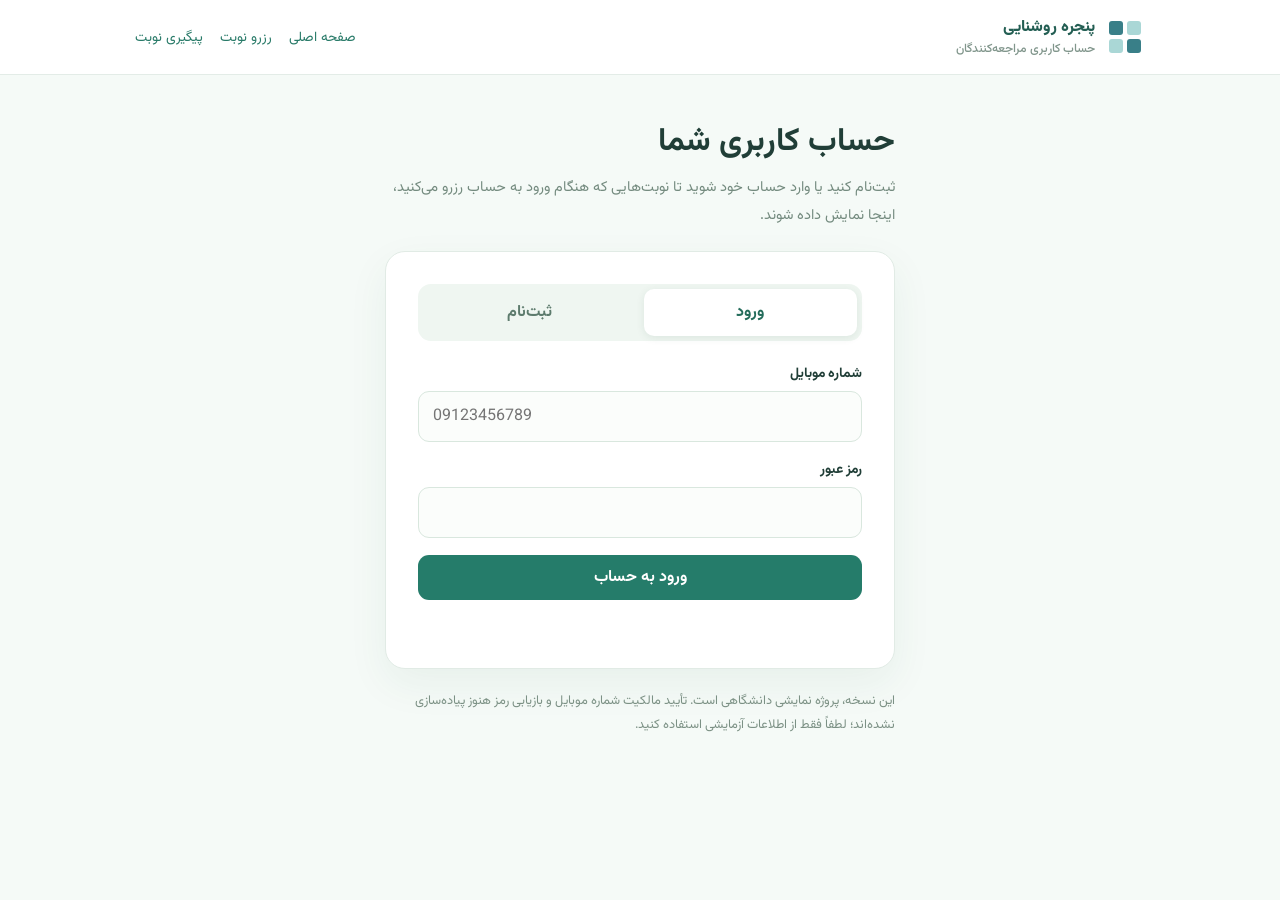
==== account.html @ bbf6af85 "Build Persian visitor registration, login and private appointments dashboard" ====
<!doctype html>
<html lang="fa" dir="rtl">
<head>
<meta charset="utf-8">
<meta name="viewport" content="width=device-width,initial-scale=1">
<meta name="robots" content="noindex,nofollow">
<meta name="referrer" content="no-referrer">
<title>حساب کاربری | پنجره روشنایی</title>
<link rel="preconnect" href="https://fonts.googleapis.com">
<link rel="preconnect" href="https://fonts.gstatic.com" crossorigin>
<link href="https://fonts.googleapis.com/css2?family=Vazirmatn:wght@400;500;600;700;800&display=swap" rel="stylesheet">
<style>
:root{font-family:Vazirmatn,Tahoma,sans-serif;color:#203e37;background:#f5faf7}
*{box-sizing:border-box}body{margin:0;min-height:100vh}
button,input{font:inherit}a{color:#287a68;text-decoration:none}a:hover{text-decoration:underline}
header{background:#fff;border-bottom:1px solid #e3ece7}
.head{max-width:1050px;margin:auto;padding:15px 20px;display:flex;align-items:center;justify-content:space-between;gap:16px}
.brand{display:flex;align-items:center;gap:10px;font-weight:800;color:#235e53}.brand small{display:block;color:#81968c;font-weight:500;font-size:.76rem}
.brand svg{width:40px;height:40px}
nav{display:flex;gap:17px;font-size:.86rem;flex-wrap:wrap}
main{max-width:860px;margin:42px auto 80px;padding:0 18px}
h1{font-size:clamp(1.55rem,3vw,2rem);margin:0 0 7px}
.intro{font-size:.91rem;color:#748b7f;line-height:1.9;margin:0 0 22px}
.card{background:#fff;border:1px solid #e1ebe5;border-radius:20px;padding:clamp(18px,4vw,32px);box-shadow:0 15px 40px #245d4310}
.auth-card{max-width:510px;margin:auto}
.tabs{display:flex;gap:7px;padding:5px;background:#eff6f1;border-radius:13px;margin-bottom:22px}
.tabs button{flex:1;background:transparent;color:#5d7b6d;border:0;padding:11px;border-radius:10px;font-weight:700}
.tabs button[aria-selected=true]{background:#fff;color:#246c5b;box-shadow:0 2px 8px #244b3917}
label{display:block;font-size:.86rem;font-weight:700;margin-bottom:7px}
.field{margin-bottom:17px}
input{width:100%;border:1px solid #d9e7de;background:#fbfdfb;border-radius:11px;padding:12px 14px;min-height:48px}
input:focus,button:focus-visible{outline:2px solid #32937d;outline-offset:2px}
input[type=tel]{direction:ltr;text-align:left}
button{cursor:pointer;min-height:43px;border-radius:11px;border:0;padding:10px 16px}
button:disabled{opacity:.55;cursor:not-allowed}
.primary{background:#257c6a;color:#fff;font-weight:700}.primary:hover:not(:disabled){background:#176454}
.outline{border:1px solid #bad6ca;color:#236959;background:#fff;font-weight:700}
.danger{border:1px solid #efceca;color:#a7423a;background:#fff8f7}
.hint{font-size:.77rem;color:#84978a;display:block;margin-top:6px;line-height:1.7}
.message{margin:15px 0 0;font-size:.86rem;line-height:1.8;color:#2d7054;min-height:1.5em}
.message.error{color:#a93e38}
.hidden{display:none!important}
.welcome{display:flex;justify-content:space-between;align-items:center;gap:14px;margin-bottom:23px}
.welcome p{color:#71877c;margin:5px 0 0}
.actions{display:flex;gap:10px;flex-wrap:wrap}
.summary{display:flex;gap:12px;flex-wrap:wrap;margin-bottom:19px}
.stat{background:#edf8f1;border-radius:12px;padding:11px 18px;min-width:125px}
.stat strong{font-size:1.4rem;display:block;color:#246c58}
.stat span{font-size:.76rem;color:#668474}
.table-wrap{overflow:auto;border:1px solid #e4eee7;border-radius:12px}
table{border-collapse:collapse;min-width:600px;width:100%;text-align:right}
th,td{border-bottom:1px solid #eaf0eb;padding:12px;font-size:.85rem}
th{background:#f4faf6;color:#587466}
tr:last-child td{border-bottom:0}
.pill{border-radius:999px;display:inline-block;padding:5px 10px;font-size:.77rem;font-weight:700;white-space:nowrap}
.pending{background:#fff2d9;color:#8a6114}.confirmed{background:#e4f6e9;color:#276b48}.cancelled{background:#fff0ed;color:#a4473c}
.empty{padding:25px;text-align:center;color:#789084}
.note{font-size:.8rem;color:#7c9185;line-height:1.9;margin-top:20px}
@media(max-width:620px){main{margin:25px auto 50px}.head,.welcome{align-items:flex-start;flex-direction:column}.card{padding:18px}}
</style>
</head>
<body>
<header><div class="head">
<a href="index.html" class="brand">
<svg viewBox="0 0 40 40" fill="none" aria-hidden="true"><rect x="4" y="4" width="14" height="14" rx="3" fill="#397f88"/><rect x="22" y="4" width="14" height="14" rx="3" fill="#aad7d6"/><rect x="4" y="22" width="14" height="14" rx="3" fill="#aad7d6"/><rect x="22" y="22" width="14" height="14" rx="3" fill="#397f88"/></svg>
<span>پنجره روشنایی<small>حساب کاربری مراجعه‌کنندگان</small></span></a>
<nav aria-label="پیوندهای اصلی"><a href="index.html">صفحه اصلی</a><a href="booking-shamsi.html">رزرو نوبت</a><a href="tracking.html">پیگیری نوبت</a></nav>
</div></header>
<main>
<section id="authSection" class="auth-card">
<h1>حساب کاربری شما</h1>
<p class="intro">ثبت‌نام کنید یا وارد حساب خود شوید تا نوبت‌هایی که هنگام ورود به حساب رزرو می‌کنید، اینجا نمایش داده شوند.</p>
<div class="card">
<div class="tabs" role="tablist" aria-label="انتخاب نوع فرم">
<button id="loginTab" role="tab" aria-selected="true" aria-controls="loginPanel" type="button">ورود</button>
<button id="registerTab" role="tab" aria-selected="false" aria-controls="registerPanel" type="button">ثبت‌نام</button>
</div>
<div id="loginPanel" role="tabpanel">
<form id="loginForm">
<div class="field"><label for="loginPhone">شماره موبایل</label><input id="loginPhone" type="tel" autocomplete="tel" inputmode="numeric" maxlength="11" required placeholder="09123456789"></div>
<div class="field"><label for="loginPassword">رمز عبور</label><input id="loginPassword" type="password" autocomplete="current-password" minlength="12" maxlength="128" required></div>
<button id="loginSubmit" type="submit" class="primary" style="width:100%">ورود به حساب</button>
</form>
</div>
<div id="registerPanel" role="tabpanel" class="hidden">
<form id="registerForm">
<div class="field"><label for="registerName">نام و نام خانوادگی</label><input id="registerName" autocomplete="name" minlength="3" maxlength="100" required placeholder="نام شما"></div>
<div class="field"><label for="registerPhone">شماره موبایل</label><input id="registerPhone" type="tel" autocomplete="tel" inputmode="numeric" maxlength="11" required placeholder="09123456789"></div>
<div class="field"><label for="registerPassword">رمز عبور جدید</label><input id="registerPassword" type="password" autocomplete="new-password" minlength="12" maxlength="128" required><span class="hint">حداقل ۱۲ کاراکتر؛ از رمز منحصربه‌فرد استفاده کنید.</span></div>
<div class="field"><label for="confirmPassword">تکرار رمز عبور</label><input id="confirmPassword" type="password" autocomplete="new-password" minlength="12" maxlength="128" required></div>
<button id="registerSubmit" type="submit" class="primary" style="width:100%">ساخت حساب کاربری</button>
</form>
</div>
<p id="authMessage" class="message" role="status" aria-live="polite"></p>
</div>
<p class="note">این نسخه، پروژه نمایشی دانشگاهی است. تأیید مالکیت شماره موبایل و بازیابی رمز هنوز پیاده‌سازی نشده‌اند؛ لطفاً فقط از اطلاعات آزمایشی استفاده کنید.</p>
</section>
<section id="dashboard" class="hidden">
<div class="welcome">
<div><h1>نوبت‌های من</h1><p id="welcomeName"></p></div>
<div class="actions"><a class="primary" href="booking-shamsi.html" style="display:inline-flex;align-items:center;padding:10px 16px;border-radius:11px">رزرو نوبت جدید</a><button id="logout" class="outline" type="button">خروج از حساب</button></div>
</div>
<div class="card">
<div id="summary" class="summary"></div>
<div class="table-wrap"><table><thead><tr><th>تاریخ مراجعه</th><th>ساعت</th><th>کد پیگیری</th><th>وضعیت</th></tr></thead><tbody id="appointments"></tbody></table></div>
<p id="empty" class="empty hidden">هنوز نوبتی از داخل حساب خود ثبت نکرده‌اید.</p>
<p id="dashboardMessage" class="message" role="status" aria-live="polite"></p>
<div class="actions"><button id="refresh" class="outline" type="button">به‌روزرسانی نوبت‌ها</button></div>
</div>
<p class="note">فقط نوبت‌هایی که بعد از ورود به حساب رزرو شده‌اند نمایش داده می‌شوند. نوبت‌های مهمان قبلی به‌طور خودکار به حساب متصل نمی‌شوند؛ آن‌ها را با کد پیگیری از <a href="tracking.html">صفحه پیگیری نوبت</a> بررسی کنید.</p>
</section>
</main>
<script>
'use strict';
const $=id=>document.getElementById(id);
const labels={pending:'در انتظار تأیید',confirmed:'تأییدشده',cancelled:'لغوشده'};
const latin=value=>String(value).replace(/[۰-۹]/g,d=>String(d.charCodeAt(0)-1776)).replace(/[٠-٩]/g,d=>String(d.charCodeAt(0)-1632));
function message(id,text,error=false){$(id).textContent=text||'';$(id).classList.toggle('error',error);}
function showDashboard(show){
 $('dashboard').classList.toggle('hidden',!show);
 $('authSection').classList.toggle('hidden',show);
 if(!show){$('appointments').replaceChildren();$('summary').replaceChildren();}
}
function setTab(name){
 const login=name==='login';
 $('loginPanel').classList.toggle('hidden',!login);
 $('registerPanel').classList.toggle('hidden',login);
 $('loginTab').setAttribute('aria-selected',String(login));
 $('registerTab').setAttribute('aria-selected',String(!login));
 message('authMessage','');
}
$('loginTab').addEventListener('click',()=>setTab('login'));
$('registerTab').addEventListener('click',()=>setTab('register'));
async function api(path,options={}){
 const response=await fetch(path,{cache:'no-store',credentials:'same-origin',...options,
 headers:{...(options.method?{'X-Requested-With':'XMLHttpRequest','Content-Type':'application/json'}:{}),...(options.headers||{})}});
 let data;try{data=await response.json();}catch{throw new Error('پاسخ سرور معتبر نیست.');}
 if(!response.ok){
  if(response.status===401&&!['/api/account/login','/api/account/register','/api/account/session'].includes(path))showDashboard(false);
  throw new Error(data.message||'درخواست انجام نشد.');
 }
 return data;
}
function dateFa(iso){
 try{return new Intl.DateTimeFormat('fa-IR-u-ca-persian',{timeZone:'UTC',year:'numeric',month:'long',day:'numeric'}).format(new Date(iso+'T12:00:00Z'));}
 catch{return iso;}
}
function el(tag,value,cls){
 const node=document.createElement(tag);
 if(value!==undefined)node.textContent=String(value);
 if(cls)node.className=cls;
 return node;
}
async function loadAppointments(){
 message('dashboardMessage','در حال دریافت نوبت‌ها...');
 try{
  const data=await api('/api/account/appointments');
  const tbody=$('appointments');tbody.replaceChildren();
  const counts={pending:0,confirmed:0,cancelled:0};
  for(const item of data.appointments||[]){
   if(counts[item.status]!==undefined)counts[item.status]++;
   const tr=el('tr');
   for(const value of [dateFa(item.date),item.time,item.reference])tr.append(el('td',value));
   const td=el('td');td.append(el('span',labels[item.status]||item.status,'pill '+item.status));tr.append(td);
   tbody.append(tr);
  }
  const total=(data.appointments||[]).length;
  $('empty').classList.toggle('hidden',total!==0);
  const summary=$('summary');summary.replaceChildren();
  for(const [name,value] of [['کل نوبت‌ها',total],['در انتظار',counts.pending],['تأییدشده',counts.confirmed],['لغوشده',counts.cancelled]]){
   const card=el('div',undefined,'stat');card.append(el('strong',value),el('span',name));summary.append(card);
  }
  message('dashboardMessage','فهرست نوبت‌ها به‌روز شد.');
 }catch(e){message('dashboardMessage',e.message,true);}
}
async function onLogin(user){
 $('welcomeName').textContent='خوش آمدید، '+user.fullName;
 showDashboard(true);message('authMessage','');
 $('loginPassword').value='';$('registerPassword').value='';$('confirmPassword').value='';
 await loadAppointments();
}
$('loginForm').addEventListener('submit',async e=>{
 e.preventDefault();
 const button=$('loginSubmit');button.disabled=true;message('authMessage','در حال ورود...');
 try{
  const data=await api('/api/account/login',{method:'POST',body:JSON.stringify({phone:latin($('loginPhone').value),password:$('loginPassword').value})});
  await onLogin(data.user);
 }catch(error){message('authMessage',error.message,true);}
 finally{button.disabled=false;}
});
$('registerForm').addEventListener('submit',async e=>{
 e.preventDefault();
 const password=$('registerPassword').value;
 if(password!==$('confirmPassword').value){message('authMessage','رمز عبور و تکرار آن یکسان نیستند.',true);return;}
 const button=$('registerSubmit');button.disabled=true;message('authMessage','در حال ساخت حساب...');
 try{
  const data=await api('/api/account/register',{method:'POST',body:JSON.stringify({fullName:$('registerName').value.trim(),phone:latin($('registerPhone').value),password})});
  await onLogin(data.user);
 }catch(error){message('authMessage',error.message,true);}
 finally{button.disabled=false;}
});
$('logout').addEventListener('click',async()=>{
 try{await api('/api/account/logout',{method:'POST',body:'{}'});}catch{}
 showDashboard(false);setTab('login');message('authMessage','از حساب کاربری خارج شدید.');
});
$('refresh').addEventListener('click',loadAppointments);
(async()=>{
 try{const data=await api('/api/account/session');await onLogin(data.user);}
 catch{showDashboard(false);}
})();
</script>
</body>
</html>
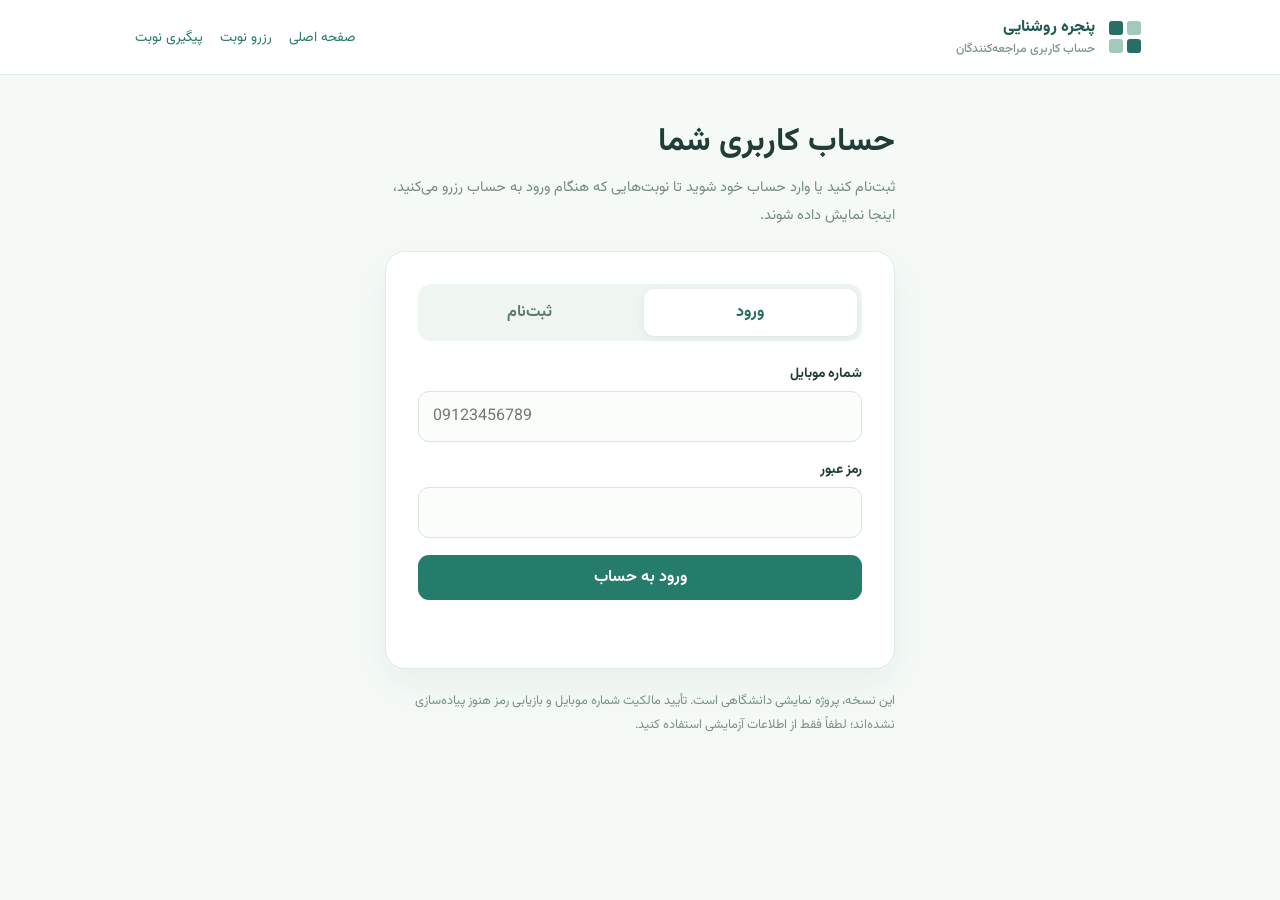
==== commit b7bea62f: "Unify logo brand colors with homepage across site" ====
--- a/account.html
+++ b/account.html
@@ -15,7 +15,7 @@
 button,input{font:inherit}a{color:#287a68;text-decoration:none}a:hover{text-decoration:underline}
 header{background:#fff;border-bottom:1px solid #e3ece7}
 .head{max-width:1050px;margin:auto;padding:15px 20px;display:flex;align-items:center;justify-content:space-between;gap:16px}
-.brand{display:flex;align-items:center;gap:10px;font-weight:800;color:#235e53}.brand small{display:block;color:#81968c;font-weight:500;font-size:.76rem}
+.brand{display:flex;align-items:center;gap:10px;font-weight:800;color:#235b50}.brand small{display:block;color:#81968c;font-weight:500;font-size:.76rem}
 .brand svg{width:40px;height:40px}
 nav{display:flex;gap:17px;font-size:.86rem;flex-wrap:wrap}
 main{max-width:860px;margin:42px auto 80px;padding:0 18px}
@@ -62,7 +62,7 @@
 <body>
 <header><div class="head">
 <a href="index.html" class="brand">
-<svg viewBox="0 0 40 40" fill="none" aria-hidden="true"><rect x="4" y="4" width="14" height="14" rx="3" fill="#397f88"/><rect x="22" y="4" width="14" height="14" rx="3" fill="#aad7d6"/><rect x="4" y="22" width="14" height="14" rx="3" fill="#aad7d6"/><rect x="22" y="22" width="14" height="14" rx="3" fill="#397f88"/></svg>
+<svg viewBox="0 0 40 40" fill="none" aria-hidden="true"><rect x="4" y="4" width="14" height="14" rx="3" fill="#276f63"/><rect x="22" y="4" width="14" height="14" rx="3" fill="#a2c9bd"/><rect x="4" y="22" width="14" height="14" rx="3" fill="#a2c9bd"/><rect x="22" y="22" width="14" height="14" rx="3" fill="#276f63"/></svg>
 <span>پنجره روشنایی<small>حساب کاربری مراجعه‌کنندگان</small></span></a>
 <nav aria-label="پیوندهای اصلی"><a href="index.html">صفحه اصلی</a><a href="booking-shamsi.html">رزرو نوبت</a><a href="tracking.html">پیگیری نوبت</a></nav>
 </div></header>
@@ -78,7 +78,7 @@
 <div id="loginPanel" role="tabpanel">
 <form id="loginForm">
 <div class="field"><label for="loginPhone">شماره موبایل</label><input id="loginPhone" type="tel" autocomplete="tel" inputmode="numeric" maxlength="11" required placeholder="09123456789"></div>
-<div class="field"><label for="loginPassword">رمز عبور</label><input id="loginPassword" type="password" autocomplete="current-password" minlength="12" maxlength="128" required></div>
+<div class="field"><label for="loginPassword">رمز عبور</label><input id="loginPassword" type="password" autocomplete="current-password" minlength="5" maxlength="128" required></div>
 <button id="loginSubmit" type="submit" class="primary" style="width:100%">ورود به حساب</button>
 </form>
 </div>
@@ -86,8 +86,8 @@
 <form id="registerForm">
 <div class="field"><label for="registerName">نام و نام خانوادگی</label><input id="registerName" autocomplete="name" minlength="3" maxlength="100" required placeholder="نام شما"></div>
 <div class="field"><label for="registerPhone">شماره موبایل</label><input id="registerPhone" type="tel" autocomplete="tel" inputmode="numeric" maxlength="11" required placeholder="09123456789"></div>
-<div class="field"><label for="registerPassword">رمز عبور جدید</label><input id="registerPassword" type="password" autocomplete="new-password" minlength="12" maxlength="128" required><span class="hint">حداقل ۱۲ کاراکتر؛ از رمز منحصربه‌فرد استفاده کنید.</span></div>
-<div class="field"><label for="confirmPassword">تکرار رمز عبور</label><input id="confirmPassword" type="password" autocomplete="new-password" minlength="12" maxlength="128" required></div>
+<div class="field"><label for="registerPassword">رمز عبور جدید</label><input id="registerPassword" type="password" autocomplete="new-password" minlength="5" maxlength="128" required><span class="hint">حداقل ۵ کاراکتر؛ از رمز منحصربه‌فرد استفاده کنید.</span></div>
+<div class="field"><label for="confirmPassword">تکرار رمز عبور</label><input id="confirmPassword" type="password" autocomplete="new-password" minlength="5" maxlength="128" required></div>
 <button id="registerSubmit" type="submit" class="primary" style="width:100%">ساخت حساب کاربری</button>
 </form>
 </div>
@@ -102,7 +102,7 @@
 </div>
 <div class="card">
 <div id="summary" class="summary"></div>
-<div class="table-wrap"><table><thead><tr><th>تاریخ مراجعه</th><th>ساعت</th><th>کد پیگیری</th><th>وضعیت</th></tr></thead><tbody id="appointments"></tbody></table></div>
+<div class="table-wrap"><table><thead><tr><th>تاریخ مراجعه</th><th>ساعت</th><th>کد پیگیری</th><th>وضعیت</th><th>عملیات</th></tr></thead><tbody id="appointments"></tbody></table></div>
 <p id="empty" class="empty hidden">هنوز نوبتی از داخل حساب خود ثبت نکرده‌اید.</p>
 <p id="dashboardMessage" class="message" role="status" aria-live="polite"></p>
 <div class="actions"><button id="refresh" class="outline" type="button">به‌روزرسانی نوبت‌ها</button></div>
@@ -151,6 +151,13 @@
  if(cls)node.className=cls;
  return node;
 }
+async function cancelBooking(reference){
+ if(!confirm('آیا از لغو این نوبت مطمئن هستید؟'))return;
+ try{
+  await api('/api/account/appointments/cancel',{method:'POST',body:JSON.stringify({reference})});
+  await loadAppointments();
+ }catch(error){message('dashboardMessage',error.message,true);}
+}
 async function loadAppointments(){
  message('dashboardMessage','در حال دریافت نوبت‌ها...');
  try{
@@ -162,6 +169,19 @@
    const tr=el('tr');
    for(const value of [dateFa(item.date),item.time,item.reference])tr.append(el('td',value));
    const td=el('td');td.append(el('span',labels[item.status]||item.status,'pill '+item.status));tr.append(td);
+   const actions=el('td');
+   const parts=Object.fromEntries(new Intl.DateTimeFormat('en-US',{
+    timeZone:'Asia/Tehran',year:'numeric',month:'2-digit',day:'2-digit',
+    hour:'2-digit',minute:'2-digit',hourCycle:'h23'
+   }).formatToParts(new Date()).map(p=>[p.type,p.value]));
+   const now=parts.year+'-'+parts.month+'-'+parts.day+' '+parts.hour+':'+parts.minute;
+   if(item.status!=='cancelled'&&(item.date+' '+item.time)>now){
+    const button=el('button','لغو نوبت','danger');
+    button.type='button';
+    button.onclick=()=>cancelBooking(item.reference);
+    actions.append(button);
+   }
+   tr.append(actions);
    tbody.append(tr);
   }
   const total=(data.appointments||[]).length;
